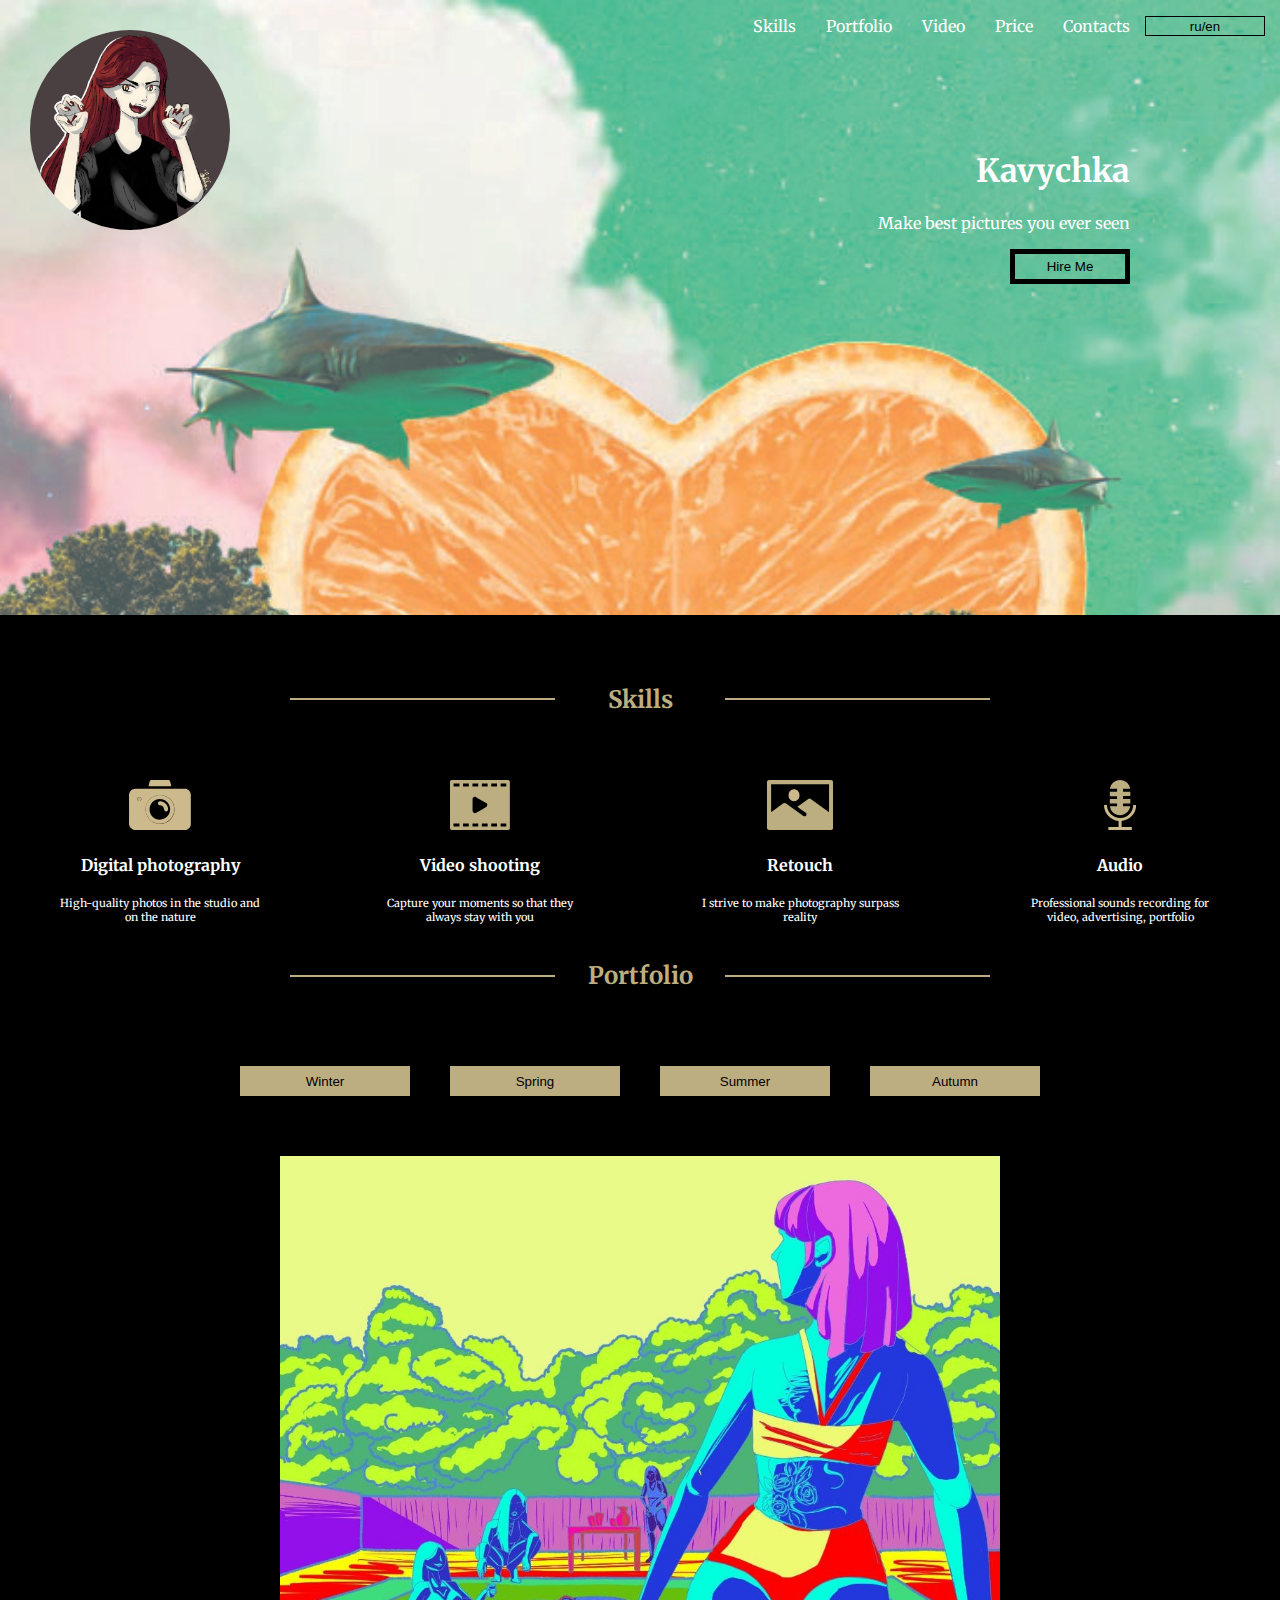
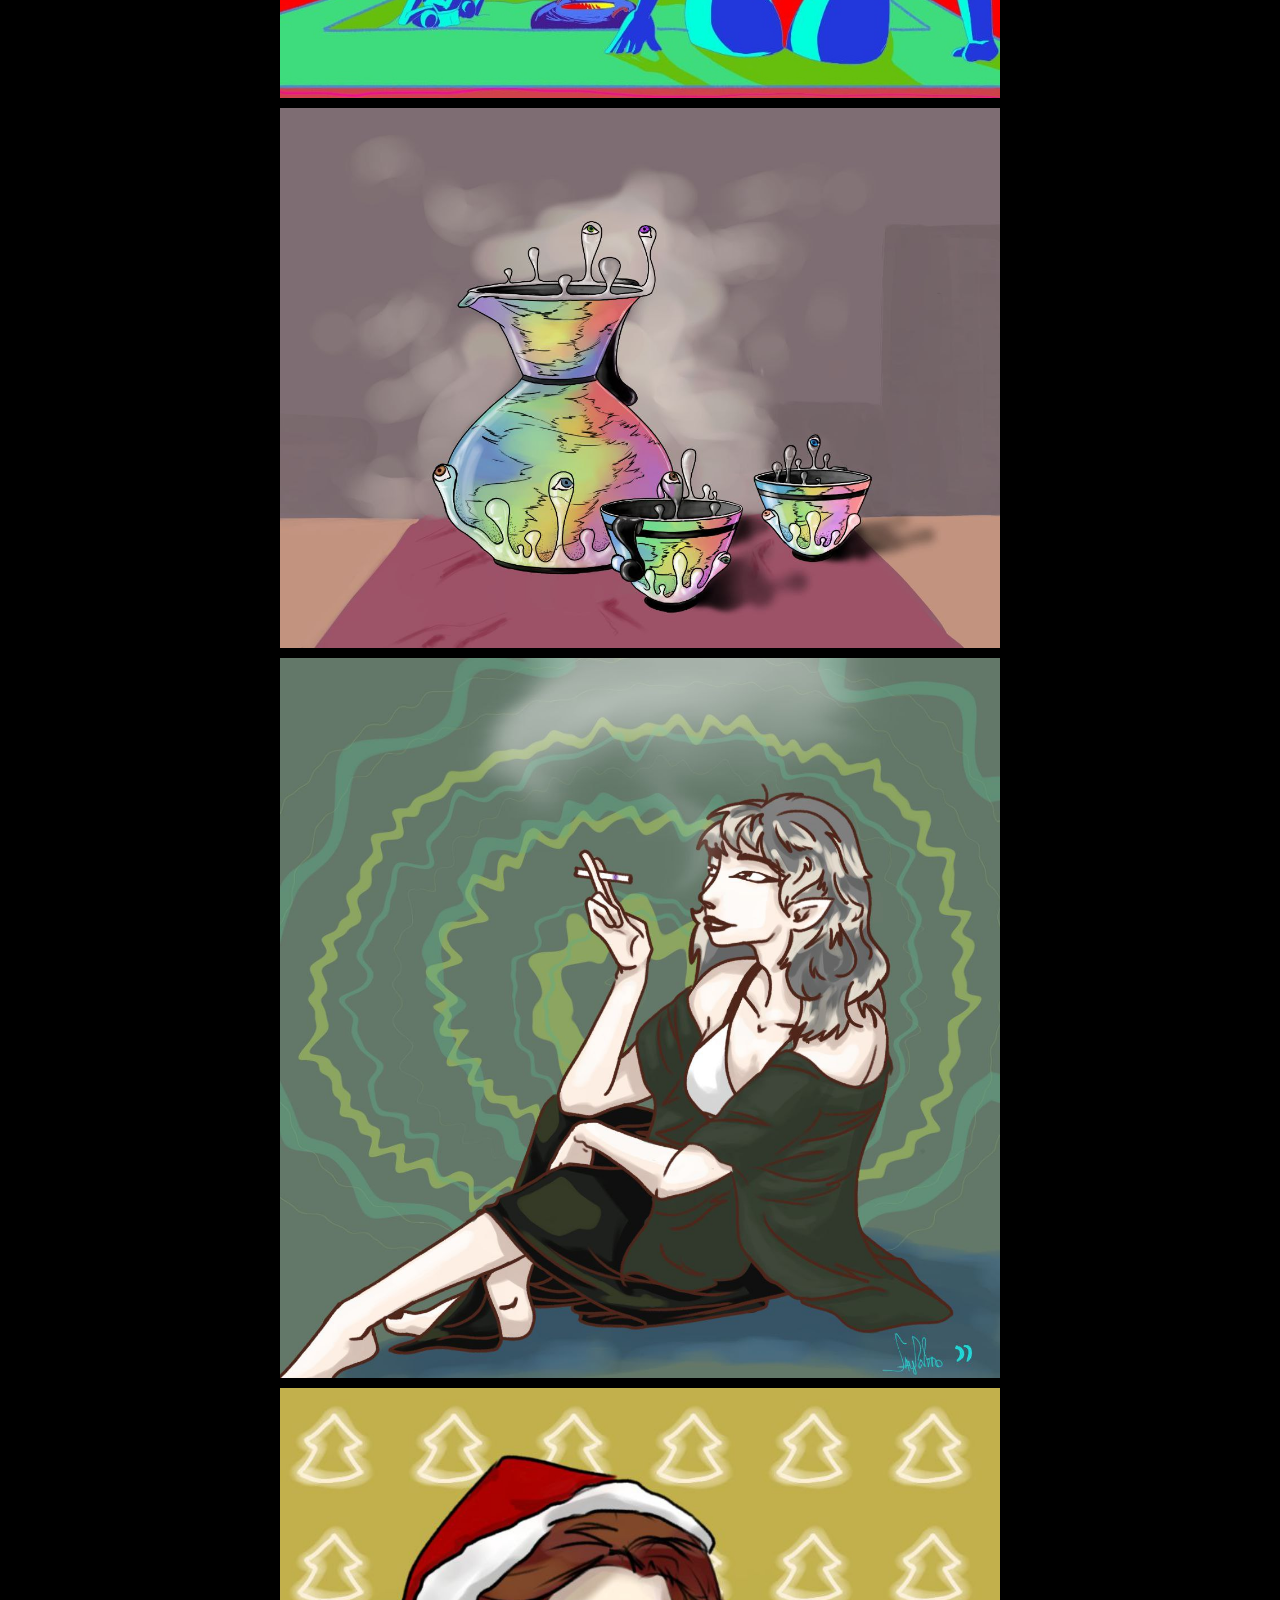
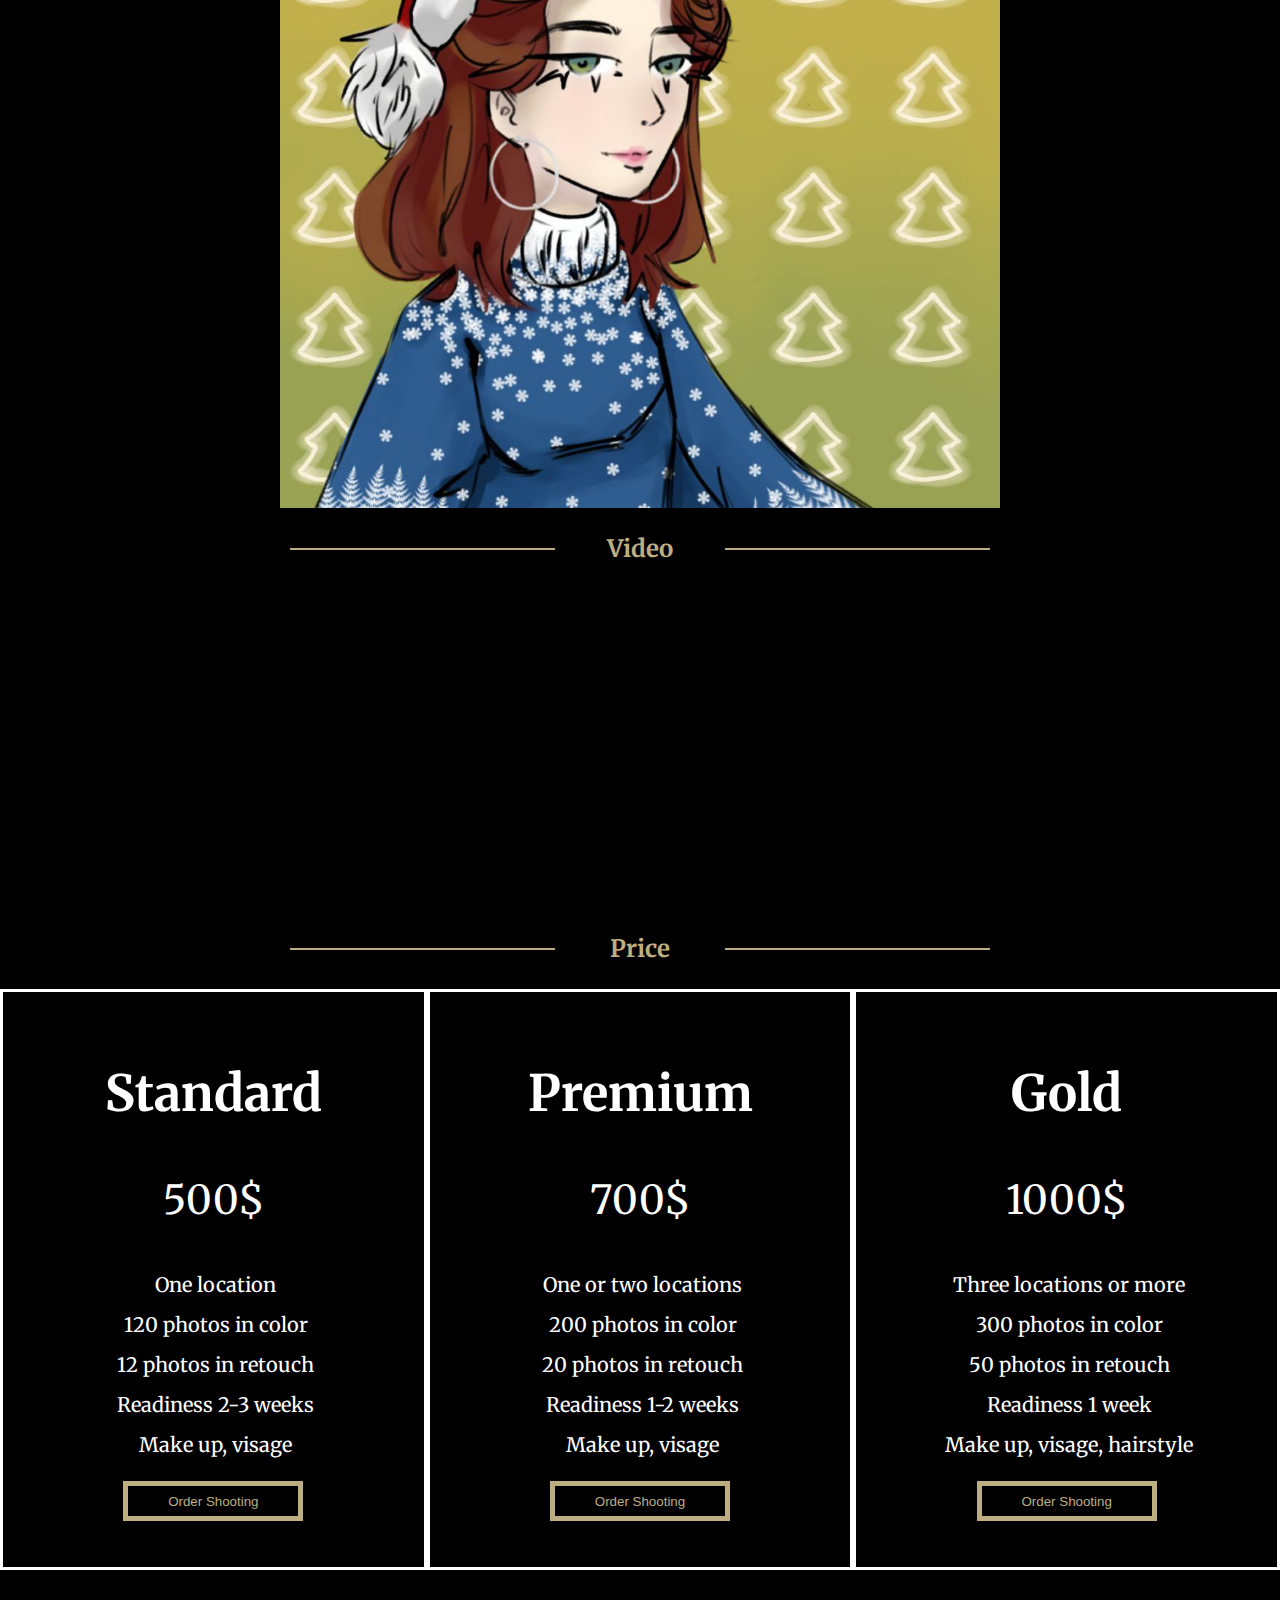
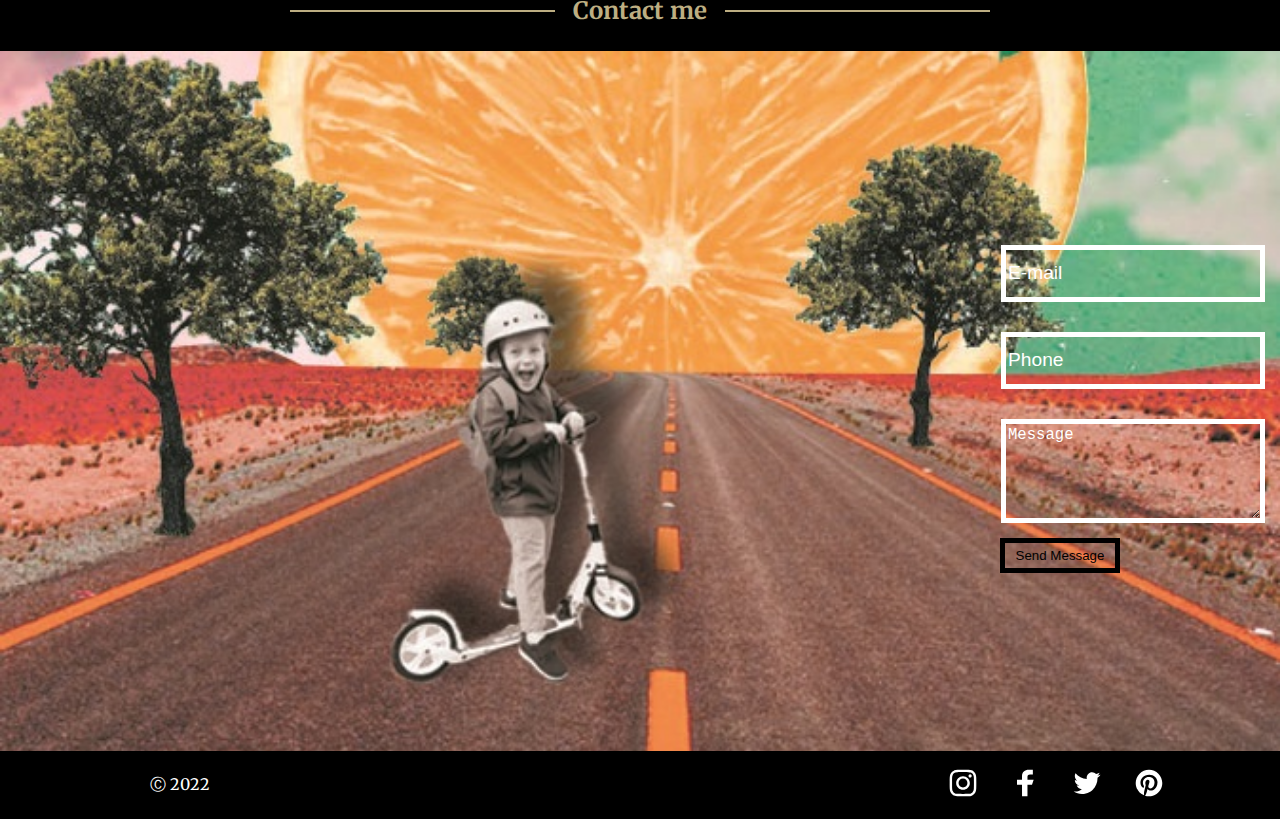
==== Portfolio Ann/index.html @ 214daffd "fix portfolio" ====
<!DOCTYPE html>
<html lang="en">
	<head>
		<meta charset="UTF-8" />
		<meta http-equiv="X-UA-Compatible" content="IE=edge" />
		<meta name="viewport" content="width=device-width, initial-scale=1.0" />
		<title>Portfolio Ann</title>
		<link rel="stylesheet" href="../Portfolio Ann/style.css" />
		<link
			href="https://fonts.googleapis.com/css2?family=Merriweather:wght@300&display=swap"
			rel="stylesheet"
		/>
	</head>
	<body>
		<header>
			<div id="fon">
				<img src="../Portfolio Ann/Pictures/Фон.jpg" alt="" />
			</div>
			<div>
				<nav>
					<img src="../Portfolio Ann/Pictures/1.jpg" alt="Logo" />
					<ul>
						<li><a href="#skills">Skills</a></li>
						<li><a href="#portfolio">Portfolio</a></li>
						<li><a href="#video">Video</a></li>
						<li><a href="#price">Price</a></li>
						<li><a href="#contacts">Contacts</a></li>
						<button id="first-button">ru/en</button>
					</ul>
				</nav>
			</div>
		</header>
		<main>
			<div id="hero">
				<section>
					<h1>Kavychka</h1>
					<p>Make best pictures you ever seen</p>
					<button>Hire Me</button>
				</section>
			</div>
			<div id="skills">
				<section>
					<div id="title"><h2>Skills</h2></div>
					<div id="skills_items">
						<div class="items">
							<img
								src="../Portfolio Ann/Pictures/Peaces/camera 1.svg"
								alt="Camera"
							/>
							<h4>Digital photography</h4>
							<p>High-quality photos in the studio and on the nature</p>
						</div>
						<div class="items">
							<img
								src="../Portfolio Ann/Pictures/Peaces/video 1.svg"
								alt="Video"
							/>
							<h4>Video shooting</h4>
							<p>Capture your moments so that they always stay with you</p>
						</div>
						<div class="items">
							<img
								src="../Portfolio Ann/Pictures/Peaces/image 1.svg"
								alt="Mic"
							/>
							<h4>Retouch</h4>
							<p>I strive to make photography surpass reality</p>
						</div>
						<div class="items">
							<img src="../Portfolio Ann/Pictures/Peaces/mic 1.svg" alt="Mic" />
							<h4>Audio</h4>
							<p>
								Professional sounds recording for video, advertising, portfolio
							</p>
						</div>
					</div>
				</section>
			</div>
			<div id="portfolio">
				<section>
					<div id="title"><h2>Portfolio</h2></div>
					<div id="portfolio_items">
						<div class="button-top">
							<button>Winter</button>
							<button>Spring</button>
							<button>Summer</button>
							<button>Autumn</button>
						</div>
					</div>
					<div id="portfolio_img">
						<img src="../Portfolio Ann/Pictures/2.jpg" alt="2" />
						<img src="../Portfolio Ann/Pictures/3.jpg" alt="3" />
						<img src="../Portfolio Ann/Pictures/4.jpg" alt="4" />
						<img src="../Portfolio Ann/Pictures/5.jpg" alt="5" />
					</div>
				</section>
			</div>
			<div id="video">
				<section>
					<div id="title"><h2>Video</h2></div>
					<div id="video">
						<iframe
							width="560"
							height="315"
							src="https://www.youtube.com/embed/fY5JqM3wB0Y"
							title="YouTube video player"
							frameborder="0"
							allow="accelerometer; autoplay; clipboard-write; encrypted-media; gyroscope; picture-in-picture"
							allowfullscreen
						></iframe>
					</div>
				</section>
			</div>
			<div id="price">
				<section>
					<div id="title">
						<h2>Price</h2>
					</div>
					<div id="prices">
						<div class="price_items">
							<h3>Standard</h3>
							<p>500$</p>
							<ol>
								<li>One location</li>
								<li>120 photos in color</li>
								<li>12 photos in retouch</li>
								<li>Readiness 2-3 weeks</li>
								<li>Make up, visage</li>
							</ol>
							<button>Order Shooting</button>
						</div>
						<div class="price_items">
							<h3>Premium</h3>
							<p>700$</p>
							<ol>
								<li>One or two locations</li>
								<li>200 photos in color</li>
								<li>20 photos in retouch</li>
								<li>Readiness 1-2 weeks</li>
								<li>Make up, visage</li>
							</ol>
							<button>Order Shooting</button>
						</div>
						<div class="price_items">
							<h3>Gold</h3>
							<p>1000$</p>
							<ol>
								<li>Three locations or more</li>
								<li>300 photos in color</li>
								<li>50 photos in retouch</li>
								<li>Readiness 1 week</li>
								<li>Make up, visage, hairstyle</li>
							</ol>
							<button>Order Shooting</button>
						</div>
					</div>
				</section>
			</div>
			<div id="contacts">
				<section>
					<div id="title">
						<h2>Contact me</h2>
					</div>
					<div id="contacts_item">
						<input class="contacts_input" type="email" placeholder="E-mail" />

						<input class="contacts_input" type="tel" placeholder="Phone" />

						<textarea
							name="Text"
							cols="20"
							rows="5"
							id="text"
							placeholder="Message"
						></textarea>

						<button>Send Message</button>
					</div>
				</section>
			</div>
		</main>
		<footer>
			<div id="data">&#9400; 2022</div>
			<div id="footer">
				<ul>
					<li>
						<a href="https://www.instagram.com" , title="Instagram"
							><img src="../Portfolio Ann/Pictures/Peaces/inst 1.svg" alt=""
						/></a>
					</li>
					<li>
						<a href="https://www.facebook.com" , title="Facebook"
							><img src="../Portfolio Ann/Pictures/Peaces/fb 1.svg" alt=""
						/></a>
					</li>
					<li>
						<a href="https://twitter.com/?lang=ru" , title="Twitter"
							><img src="../Portfolio Ann/Pictures/Peaces/tw 1.svg" alt=""
						/></a>
					</li>
					<li>
						<a href="https://www.pinterest.ru" , title="Pinterest"
							><img
								src="../Portfolio Ann/Pictures/Peaces/pinterest 1.svg"
								alt=""
						/></a>
					</li>
				</ul>
			</div>
		</footer>
	</body>
</html>
---- Portfolio Ann/style.css ----
body {
    width: 100%;
    background: #000000;
    font-family: 'Merriweather';
    font-style: normal;
    color: #ffff;
    margin: 0px;
    padding: 0px;
}

#first-button {
    border: #000000 1px solid
}

button {
    width: 120px;
    height: 35px;
    background: transparent;
    border:#000000 5px solid;
}

button:hover {
    background-color: #000000;
    color: #bdae82;
    cursor: pointer;
}

.button-top {
    display: flex;
    flex-direction: row;
    justify-content: center;
    margin: 45px 0px 45px 0px;
}

.button-top button {
    background-color: #bdae82;
    color: #000000;
    margin: 0px 15px 0px 15px;
    width: 180px;
    height: 40px;
}

.button-top button:hover {
    background-color:#000000;
    border: #bdae82 3px solid;
    color:#bdae82;
    cursor: pointer;
    
}

.price_items button {
    border:#bdae82 5px solid;
    background: transparent;
    color:#bdae82;
    width: 180px;
    height: 40px;
}

.price_items button:hover {
    background-color:#bdae82;
    color:#000000;
    cursor: pointer;
}

nav {
    position: relative;
    display: flex;
    flex-direction: row;
    justify-content: space-between;
}

nav ul {
    display: flex;
    flex-direction: row;
}

nav img {
    border-radius: 50%;
    height: 200px;
    margin-top: 30px;
    margin-left: 30px;
}

nav li {
    list-style-type: none;
    margin-right: 15px;
    margin-left: 15px;
}

nav a {
    text-decoration: none;
    color: #ffff;
}

nav button {
    height: 20px; 
    margin-right: 15px;
}

#fon {
    display: inline-block;
    position: absolute;
    width: 100%;
    height: 615px;
    overflow: hidden;
}

#fon img {
    width: 100%;
}

#hero {
    position: relative;
    text-align: right;
    margin-right: 150px;
    margin-top: -100px;
}

#title {
    position: relative;
        background-image: url(../Portfolio\ Ann/Pictures/Peaces/section-title-line.svg);
            background-position: center;
            background-repeat: no-repeat

}
h2 {
     text-align: center;
     margin: auto;
     color: #bdae82;
     position: relative;
     width: 170px;
     background-color:#000000;
     margin-top: 25px;
     margin-bottom: 25px;
 }

#skills {
    margin-top: 400px;
}

#skills_items {

    display: flex;
    flex-direction: row;
    justify-content: space-around;
}

.items {
    margin-top: 40px;
    text-align: center;
    width: 200px;
}

.items p {
    font-size: 11px;
}

#portfolio_items {
    display: flex;
    flex-direction: row;
    justify-content: center;
}

#portfolio_img {
        display: flex;
        flex-direction: row;
        flex-wrap: wrap;
        justify-content: space-around;
}

#portfolio_img img {
    width: 720px;
    margin-top: 10px;

}

#video {
    text-align: center;
}

#prices {
    display: flex;
    flex-direction: row;
    justify-content: space-around;
}

.price_items {
    border: solid;
    text-align: center;
    border-color: #ffff;
    padding: 20px 5px 5px 5px;
    width: 450px;
    height: 550px;
}

.price_items h3{
    font-size: 50px;
}

.price_items p{
    font-size: 40px;
}

.price_items li {
    list-style-type: none;
    padding-right: 35px;
    font-size: 20px;
    line-height: 40px;
}

#contacts_item {
    display: flex;
    flex-direction: column;
    justify-content: center;
    align-items: flex-end;
    width: 100%;
    height: 700px;
    background-image:url(../Portfolio\ Ann/Pictures/Фон2.jpg);
    background-repeat: no-repeat;
    background-size: cover;
}

.contacts_input {
    width: 250px;
    height: 45px;
    margin: 15px;
    background: transparent;
    border:#ffff 5px solid;
    color: #ffff;
    font-size: larger;
    
    
}

input.contacts_input::placeholder {
    color:#ffff
}

#text {
    width: 250px;
    margin: 15px;
    background: transparent;
    border: #ffff 5px solid;
    color: #ffff;
    font-size: larger;
}

textarea#text::placeholder {
    color:#ffff;
}

#contacts_item button {
    margin-right: 160px;
}

footer {
    display: flex;
    flex-direction: row;
    justify-content: space-between;
}
footer #data {
    margin: auto;
    margin-left: 150px;
}

footer ul {
    margin-right: 100px;
    display: flex;
    flex-direction: row;
}

footer li {
    list-style-type: none;
    margin-right: 15px;
    margin-left: 15px;
}
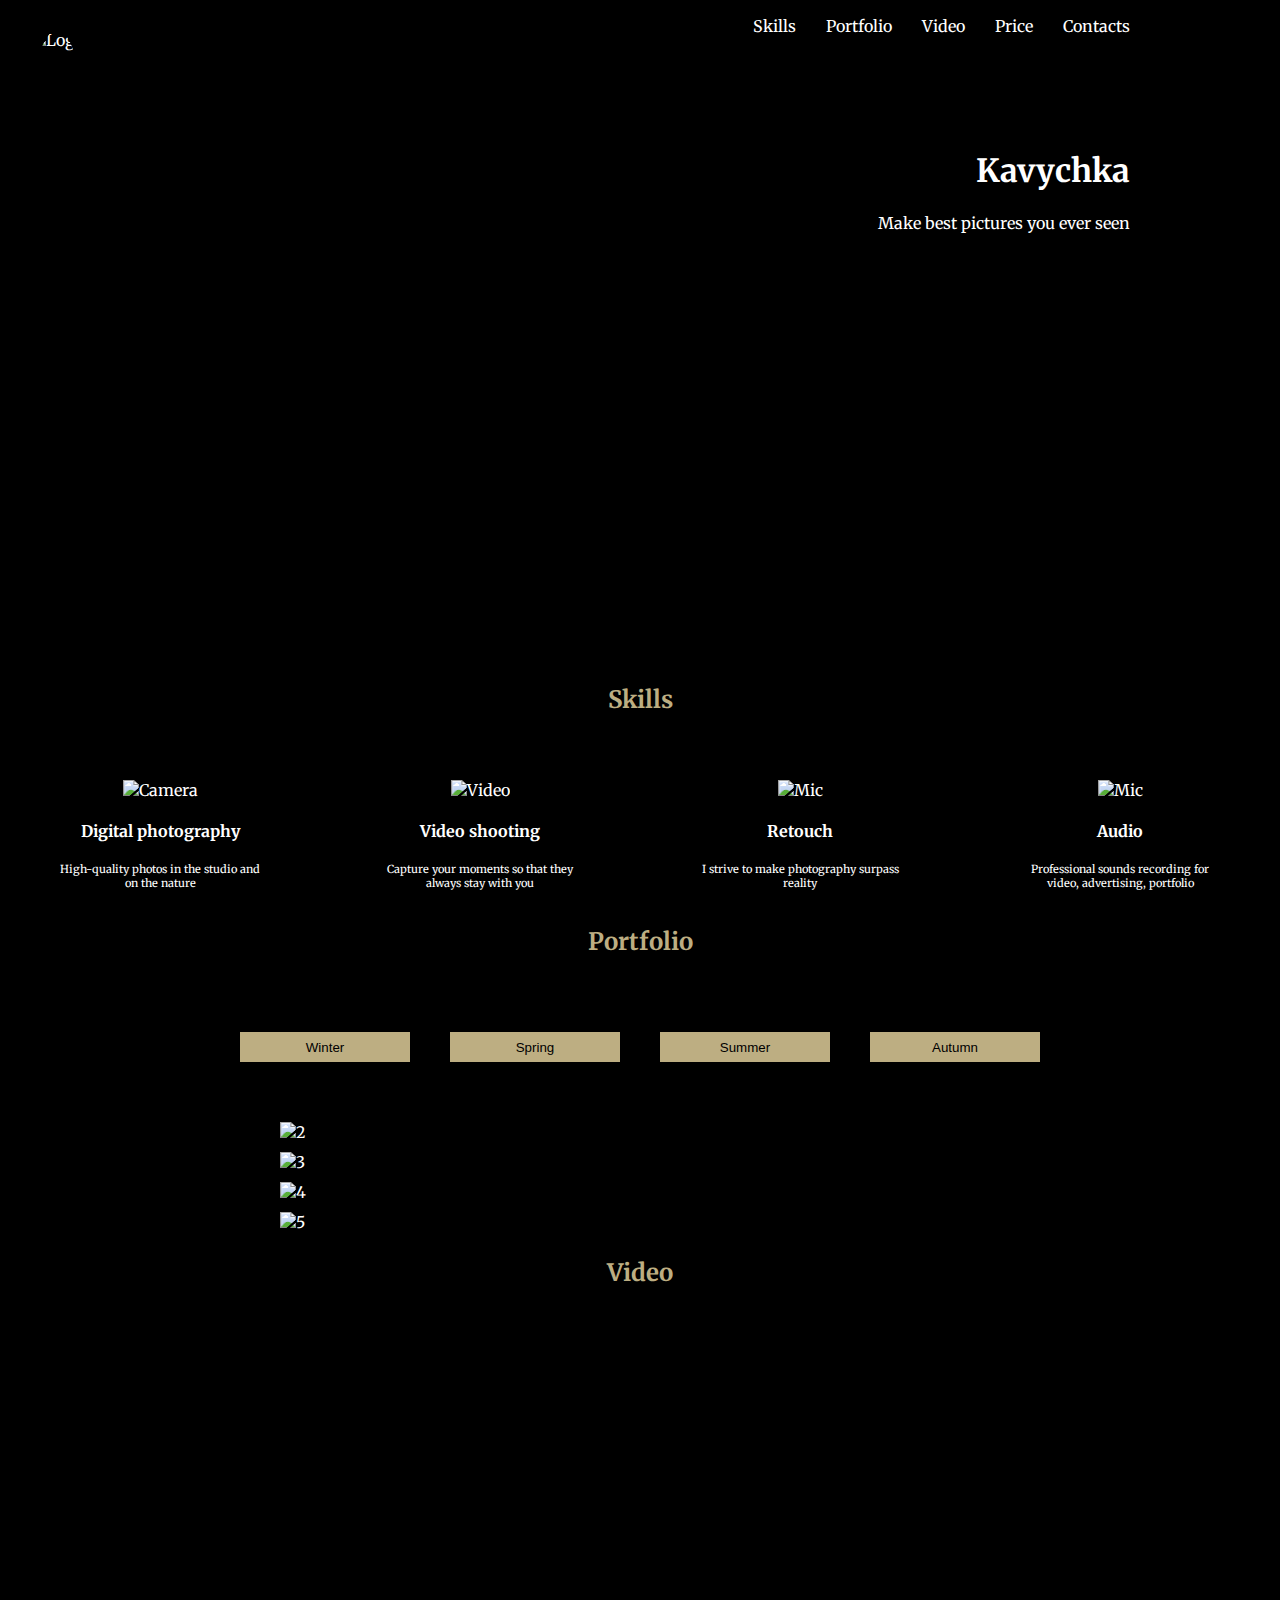
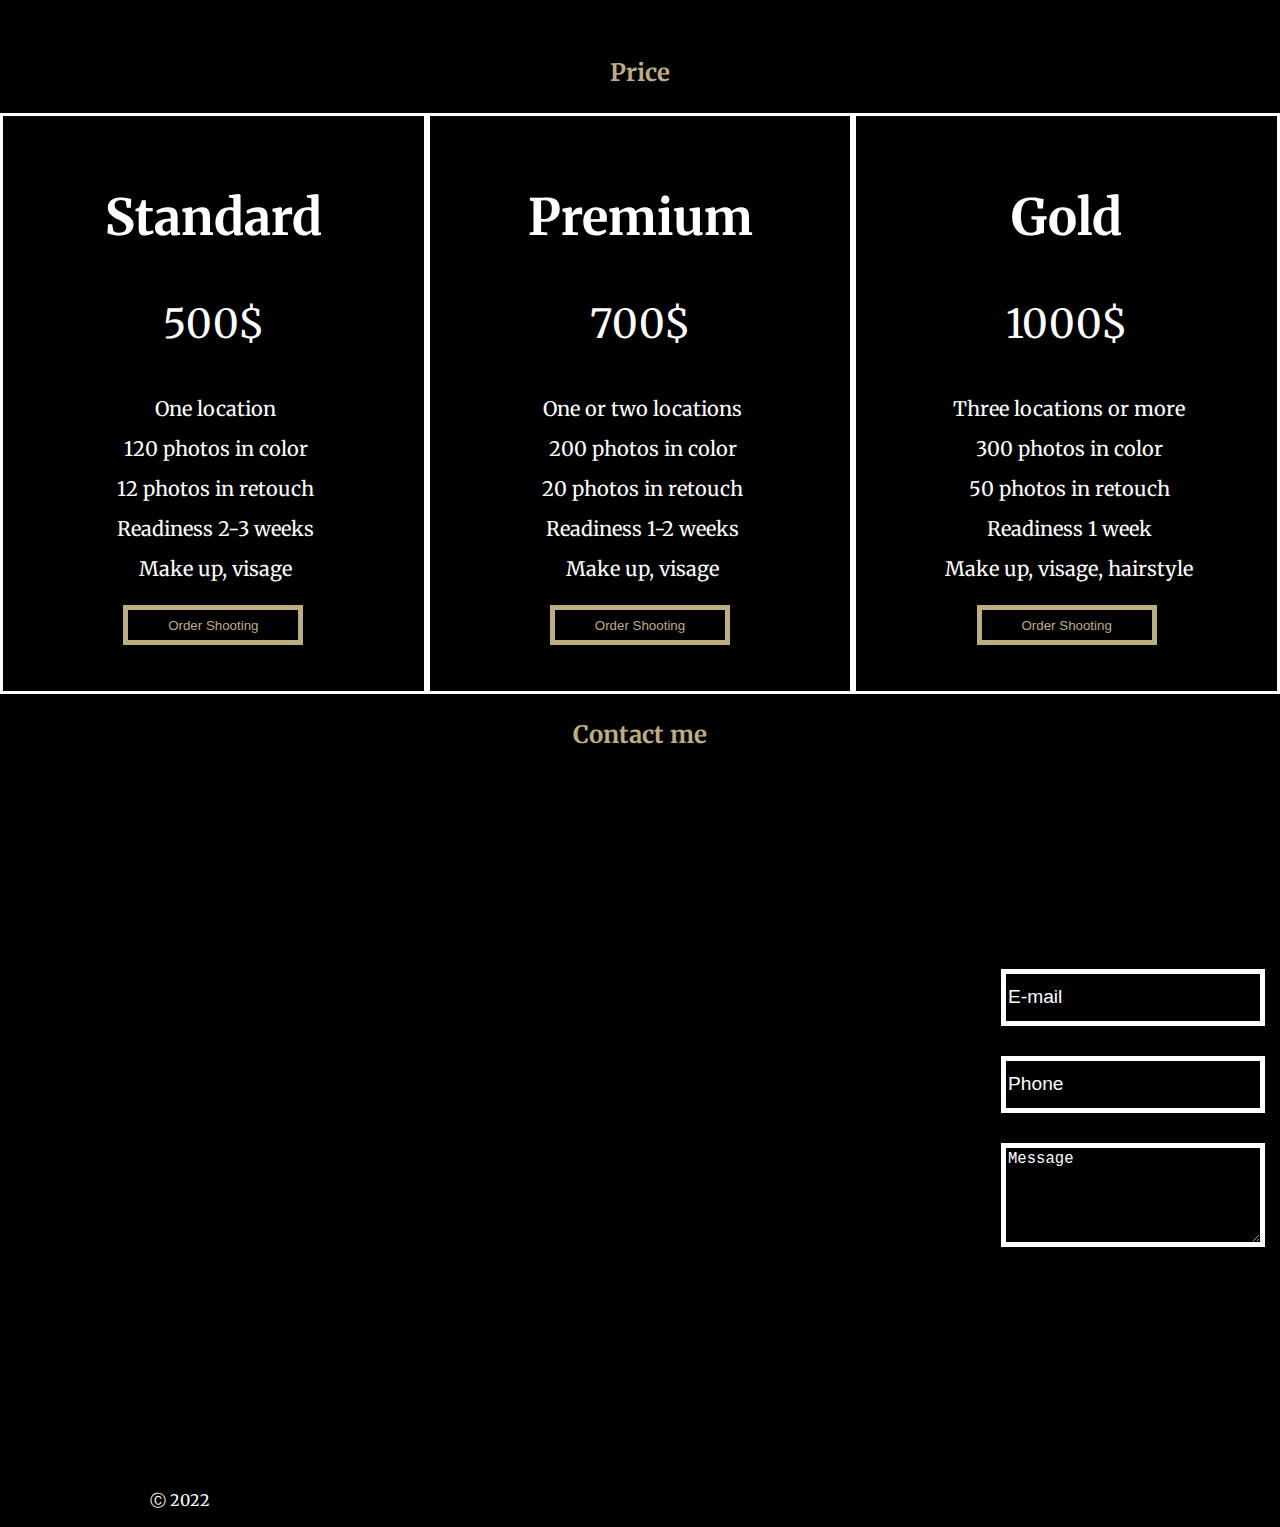
==== commit cf9b231b: "adaptive 390px" ====
--- a/Portfolio Ann/index.html
+++ b/Portfolio Ann/index.html
@@ -100,7 +100,7 @@
 					<div id="title"><h2>Video</h2></div>
 					<div id="video">
 						<iframe
-							width="560"
+							width="390"
 							height="315"
 							src="https://www.youtube.com/embed/fY5JqM3wB0Y"
 							title="YouTube video player"
--- a/Portfolio Ann/style.css
+++ b/Portfolio Ann/style.css
@@ -273,4 +273,103 @@
     list-style-type: none;
     margin-right: 15px;
     margin-left: 15px;
+}
+
+@media (max-width: 391px){
+    body {
+        width:390px;
+    }
+
+nav ul{
+    display: none;
+}
+nav img {
+    width: 15%;
+    height: 15%;
+    margin-top: 5px;
+    margin-left: 10px;
+}
+main {
+    margin-top: 200px;
+}
+#hero {
+    text-align: left;
+    margin-left: 5%;
+}
+#skills {
+    margin-top: 140px;
+}
+#skills_items {
+    flex-wrap: wrap;
+}
+.items {
+    width: 48%;
+}
+.button-top {
+    display: flex;
+    flex-direction: row;
+    flex-wrap: wrap;
+}
+.button-top button {
+    width: 40%;
+} 
+#portfolio_img img {
+    width: 360px;
+    margin-top: 20px;
+
+}
+#video {
+    width: 390px;
+}
+#prices {
+    flex-direction: column;
+    align-items:center;
+}
+.price_items {
+    margin-top: 40px;
+    width: 70%;
+    padding: 10px 5px 5px 5px;
+    height: 450px;
+}
+.price_items h3 {
+    font-size: 35px;
+}
+
+.price_items p {
+    font-size: 35px;
+}
+.price_items li {
+    list-style-type: none;
+    padding-right: 35px;
+    font-size: 15px;
+    line-height: 30px;
+}
+#contacts_item {
+    display: flex;
+    flex-direction: column;
+    align-items: center;
+    width: 100%;
+    background-image: url(../Portfolio\ Ann/Pictures/Фон2.jpg);
+}
+#contacts_item button {
+    margin-right: 0px;
+}
+footer {
+    margin-top: 15px;
+    display: flex;
+    flex-direction: column;
+    align-items:center;
+    justify-content: center;
+}
+
+footer #data {
+    margin: 0;
+    align-items: center;
+}
+
+footer ul {
+    margin-right: 0px;
+    padding-inline-start: 0px;
+}
+
 }